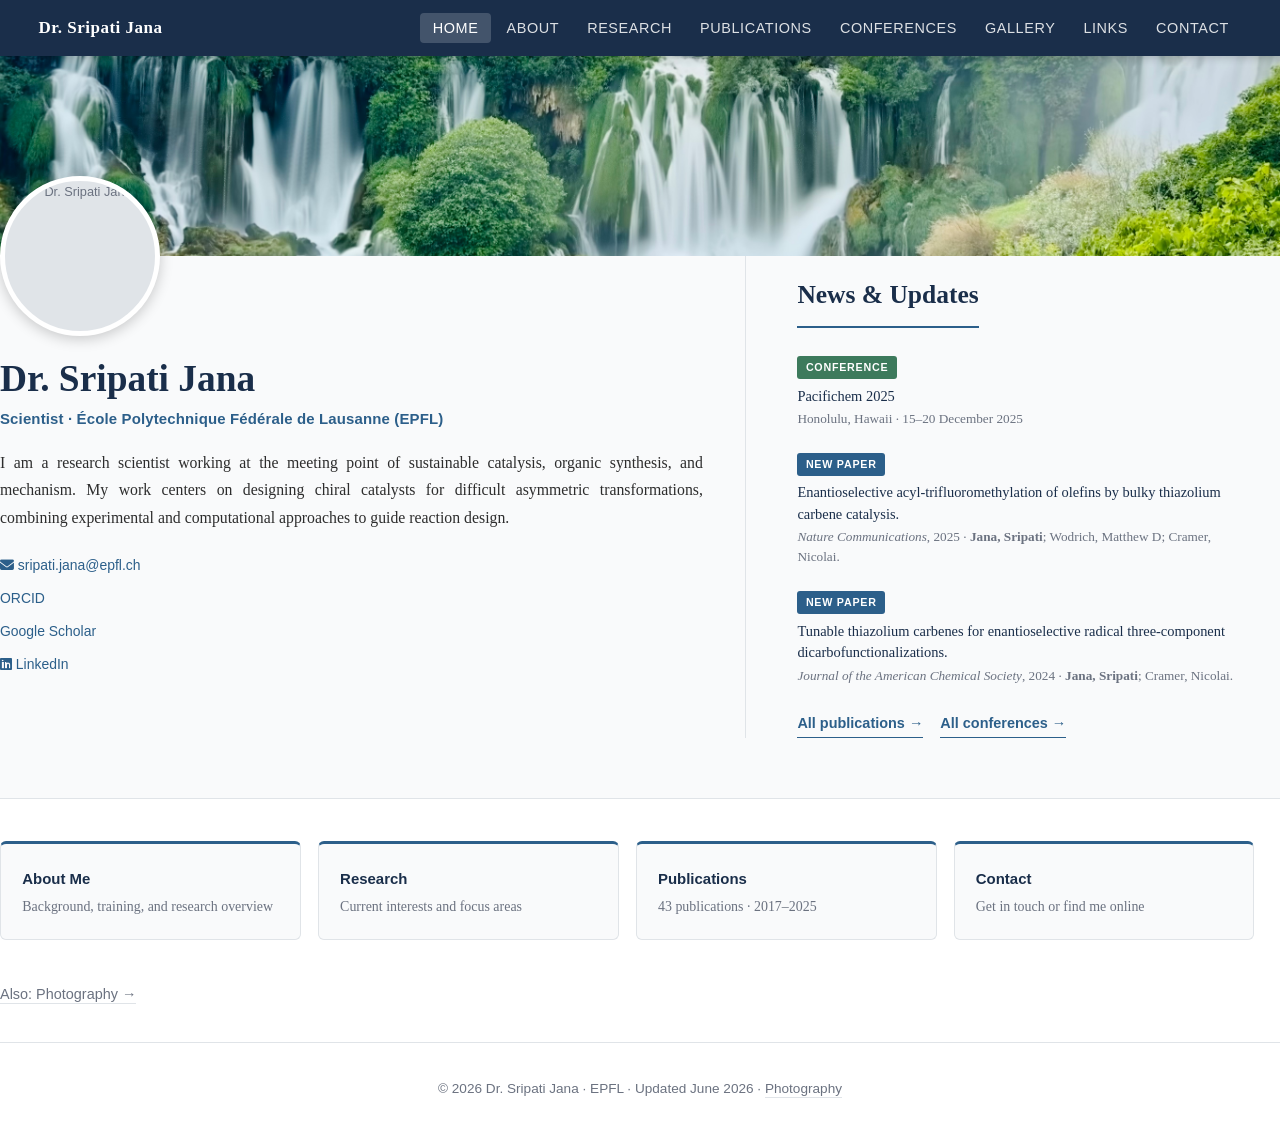
==== index.html @ e4aeb315 "Initial commit: Dr. Sripati Jana personal academic website Multi-page static site with Publications," ====
<!DOCTYPE html>
<html lang="en">
<head>
  <meta charset="UTF-8" />
  <meta name="viewport" content="width=device-width, initial-scale=1.0" />
  <title>Dr. Sripati Jana — Academic Profile</title>
  <link rel="stylesheet" href="style.css" />
  <link rel="stylesheet" href="https://cdnjs.cloudflare.com/ajax/libs/font-awesome/6.5.0/css/all.min.css" />
  <link rel="stylesheet" href="https://cdnjs.cloudflare.com/ajax/libs/academicons/1.9.4/css/academicons.min.css" />
</head>
<body>

  <nav>
    <div class="nav-inner">
      <a class="nav-brand" href="index.html">Dr. Sripati Jana</a>
      <ul class="nav-links">
        <li><a href="index.html" class="nav-active">Home</a></li>
        <li><a href="about.html">About</a></li>
        <li><a href="research.html">Research</a></li>
        <li><a href="publications.html">Publications</a></li>
        <li><a href="conferences.html">Conferences</a></li>
        <li><a href="gallery.html">Gallery</a></li>
        <li><a href="useful-links.html">Links</a></li>
        <li><a href="contact.html">Contact</a></li>
      </ul>
    </div>
  </nav>

  <!-- Cover banner -->
  <div class="home-cover">
    <img src="cover.jpg" alt="" role="presentation" />
  </div>

  <!-- Two-column content area -->
  <div class="home-body">
    <div class="home-body-inner">
      <div class="home-split">

        <!-- Left: profile + intro -->
        <div class="home-split-left">
          <div class="home-avatar">
            <img src="sripati.jpg" alt="Dr. Sripati Jana" />
          </div>
          <h1 class="home-name">Dr. Sripati Jana</h1>
          <p class="home-subtitle">Scientist &middot; &#201;cole Polytechnique F&#233;d&#233;rale de Lausanne (EPFL)</p>
          <p class="home-bio">
            I am a research scientist working at the meeting point of sustainable
            catalysis, organic synthesis, and mechanism. My work centers on designing
            chiral catalysts for difficult asymmetric transformations, combining
            experimental and computational approaches to guide reaction design.
          </p>
          <div class="contact-links">
            <a href="mailto:sripati.jana@epfl.ch"><i class="fas fa-envelope"></i> sripati.jana@epfl.ch</a>
            <a href="https://orcid.org/0000-0001-7155-8384" target="_blank" rel="noopener"><i class="ai ai-orcid"></i> ORCID</a>
            <a href="https://scholar.google.com/citations?user=dK_K_C8AAAAJ&hl=en" target="_blank" rel="noopener"><i class="ai ai-google-scholar"></i> Google Scholar</a>
            <a href="https://www.linkedin.com/in/dr-sripati-jana123" target="_blank" rel="noopener"><i class="fab fa-linkedin"></i> LinkedIn</a>
          </div>
        </div>

        <!-- Right: news & updates -->
        <div class="home-split-right">
          <h2 class="section-title">News &amp; Updates</h2>
          <ul class="news-list">

            <li class="news-item">
              <span class="news-tag news-tag--conf">Conference</span>
              <div class="news-body">
                <p class="news-title">Pacifichem 2025</p>
                <p class="news-meta">Honolulu, Hawaii &middot; 15&#8211;20 December 2025</p>
              </div>
            </li>

            <li class="news-item">
              <span class="news-tag news-tag--paper">New Paper</span>
              <div class="news-body">
                <p class="news-title">Enantioselective acyl-trifluoromethylation of olefins by bulky thiazolium carbene catalysis.</p>
                <p class="news-meta"><em>Nature Communications</em>, 2025 &middot; <strong>Jana, Sripati</strong>; Wodrich, Matthew D; Cramer, Nicolai.</p>
              </div>
            </li>

            <li class="news-item">
              <span class="news-tag news-tag--paper">New Paper</span>
              <div class="news-body">
                <p class="news-title">Tunable thiazolium carbenes for enantioselective radical three-component dicarbofunctionalizations.</p>
                <p class="news-meta"><em>Journal of the American Chemical Society</em>, 2024 &middot; <strong>Jana, Sripati</strong>; Cramer, Nicolai.</p>
              </div>
            </li>

          </ul>
          <a class="view-all" href="publications.html">All publications &rarr;</a>
          &nbsp;&nbsp;
          <a class="view-all" href="conferences.html">All conferences &rarr;</a>
        </div>

      </div>
    </div>
  </div>

  <!-- Navigation cards -->
  <div class="home-below">
    <div class="home-below-inner">
      <div class="quicknav-grid">
        <a class="quicknav-card" href="about.html">
          <h3>About Me</h3>
          <p>Background, training, and research overview</p>
        </a>
        <a class="quicknav-card" href="research.html">
          <h3>Research</h3>
          <p>Current interests and focus areas</p>
        </a>
        <a class="quicknav-card" href="publications.html">
          <h3>Publications</h3>
          <p>43 publications &middot; 2017&#8211;2025</p>
        </a>
        <a class="quicknav-card" href="contact.html">
          <h3>Contact</h3>
          <p>Get in touch or find me online</p>
        </a>
      </div>
    </div>
    <div class="home-below-inner">
      <p class="home-gallery-link"><a href="gallery.html">Also: Photography &rarr;</a></p>
    </div>
  </div>

  <footer>
    &copy; 2026 Dr. Sripati Jana &middot; EPFL &middot; Updated June 2026
    &middot; <a class="footer-link" href="gallery.html">Photography</a>
  </footer>

</body>
</html>
---- style.css ----
*, *::before, *::after {
  box-sizing: border-box;
  margin: 0;
  padding: 0;
}

:root {
  --navy: #1a2e4a;
  --accent: #2c5f8a;
  --text: #2d2d2d;
  --muted: #6b7280;
  --border: #e0e4e8;
  --bg: #f9fafb;
  --white: #ffffff;
  --max-width: 860px;
}

html {
  scroll-behavior: smooth;
  font-size: 17px;
}

body {
  font-family: "Georgia", "Times New Roman", serif;
  color: var(--text);
  background: var(--white);
  line-height: 1.75;
}

/* ── Navigation ── */

nav {
  position: sticky;
  top: 0;
  z-index: 100;
  background: var(--navy);
  box-shadow: 0 2px 8px rgba(0, 0, 0, 0.18);
}

.nav-inner {
  padding: 0 3%;
  display: flex;
  align-items: center;
  justify-content: space-between;
  height: 56px;
}

.nav-brand {
  color: var(--white);
  font-size: 1rem;
  font-weight: bold;
  letter-spacing: 0.03em;
  text-decoration: none;
  white-space: nowrap;
}

.nav-links {
  list-style: none;
  display: flex;
  gap: 0.15rem;
}

.nav-links a {
  color: rgba(255, 255, 255, 0.85);
  text-decoration: none;
  font-family: "Helvetica Neue", Arial, sans-serif;
  font-size: 0.85rem;
  letter-spacing: 0.04em;
  text-transform: uppercase;
  padding: 0.4rem 0.75rem;
  border-radius: 4px;
  transition: background 0.15s, color 0.15s;
}

.nav-links a:hover,
.nav-links a:focus {
  background: rgba(255, 255, 255, 0.12);
  color: var(--white);
  outline: none;
}

/* ── Hero / About ── */

#about {
  background: var(--bg);
  border-bottom: 1px solid var(--border);
  padding: 5rem 1.5rem 4rem;
}

.about-inner {
  max-width: var(--max-width);
  margin: 0 auto;
  display: flex;
  align-items: flex-start;
  gap: 2.5rem;
}

.about-photo {
  flex-shrink: 0;
  width: 140px;
  height: 140px;
  border-radius: 50%;
  background: var(--border);
  border: 3px solid var(--accent);
  overflow: hidden;
  display: flex;
  align-items: center;
  justify-content: center;
  color: var(--muted);
  font-size: 0.75rem;
  font-family: sans-serif;
  text-align: center;
}

.about-photo img {
  width: 100%;
  height: 100%;
  object-fit: cover;
}

.about-text h1 {
  font-size: 2rem;
  color: var(--navy);
  line-height: 1.2;
  margin-bottom: 0.25rem;
}

.about-text .title {
  font-family: "Helvetica Neue", Arial, sans-serif;
  font-size: 0.95rem;
  color: var(--accent);
  font-weight: 600;
  margin-bottom: 1rem;
  letter-spacing: 0.02em;
}

.about-text p {
  color: var(--text);
  margin-bottom: 0.75rem;
}

.contact-links {
  margin-top: 1.25rem;
  display: flex;
  flex-direction: column;
  gap: 0.5rem;
  font-family: "Helvetica Neue", Arial, sans-serif;
  font-size: 0.82rem;
}

.contact-links a {
  color: var(--accent);
  text-decoration: none;
  transition: color 0.15s;
}

.contact-links a:hover {
  color: var(--navy);
  border-color: var(--navy);
}

/* ── Shared section styles ── */

section {
  padding: 4.5rem 1.5rem;
  border-bottom: 1px solid var(--border);
}

section:last-of-type {
  border-bottom: none;
}

.section-inner {
  max-width: var(--max-width);
  margin: 0 auto;
}

h2.section-title {
  font-size: 1.5rem;
  color: var(--navy);
  margin-bottom: 0.4rem;
  padding-bottom: 0.5rem;
  border-bottom: 2px solid var(--accent);
  display: inline-block;
}

.section-gap {
  height: 2rem;
}

/* ── Research Interests ── */

#research {
  background: var(--white);
}

.interests-grid {
  display: grid;
  grid-template-columns: repeat(auto-fill, minmax(240px, 1fr));
  gap: 1.25rem;
  margin-top: 2rem;
}

.interest-card {
  background: var(--bg);
  border: 1px solid var(--border);
  border-left: 4px solid var(--accent);
  border-radius: 6px;
  padding: 1.25rem 1.25rem 1rem;
}

.interest-card h3 {
  font-size: 1rem;
  color: var(--navy);
  margin-bottom: 0.4rem;
  font-family: "Helvetica Neue", Arial, sans-serif;
  font-weight: 700;
}

.interest-card p {
  font-size: 0.88rem;
  color: var(--muted);
  line-height: 1.6;
}

/* ── Publications ── */

#publications {
  background: var(--bg);
}

.pub-group-title {
  font-family: "Helvetica Neue", Arial, sans-serif;
  font-size: 1rem;
  font-weight: 700;
  color: var(--accent);
  text-transform: uppercase;
  letter-spacing: 0.07em;
  margin-bottom: 1.25rem;
}

.pub-group-gap {
  height: 2.5rem;
}

.pub-list {
  list-style: none;
}

.pub-item {
  display: block;
}

.pub-num-wrap {
  flex-shrink: 0;
  display: flex;
  flex-direction: column;
  align-items: flex-end;
  min-width: 2rem;
  padding-top: 0.1rem;
  gap: 0.1rem;
}

.pub-num {
  font-family: "Helvetica Neue", Arial, sans-serif;
  font-size: 0.88rem;
  font-weight: 600;
  color: var(--navy);
  line-height: 1.2;
}

.pub-year {
  font-family: "Helvetica Neue", Arial, sans-serif;
  font-size: 0.7rem;
  color: var(--muted);
  line-height: 1.2;
}

.pub-body {
  flex: 1;
  min-width: 0;
}

.pub-body p {
  margin: 0;
  line-height: 1.55;
}

.pub-authors {
  font-size: 0.9rem;
  color: var(--text);
}

.pub-authors strong {
  color: var(--navy);
  font-weight: 700;
}

.pub-title {
  font-size: 0.95rem;
  color: var(--navy);
  margin-top: 0.15rem !important;
}

.pub-meta {
  font-size: 0.88rem;
  color: var(--muted);
  margin-top: 0.1rem !important;
}

/* ── Footer ── */

footer {
  text-align: center;
  padding: 2rem 1rem;
  font-family: "Helvetica Neue", Arial, sans-serif;
  font-size: 0.8rem;
  color: var(--muted);
  background: var(--white);
}

/* ── Nav active (current page) ── */

.nav-links a.nav-active {
  background: rgba(255, 255, 255, 0.18);
  color: var(--white);
}

/* ── Home page ── */

.home-hero {
  background: var(--bg);
  border-bottom: 1px solid var(--border);
  padding: 5rem 1.5rem 4rem;
}

.home-quicknav {
  background: var(--white);
  border-bottom: 1px solid var(--border);
  padding: 3rem 1.5rem;
}

.quicknav-grid {
  max-width: var(--max-width);
  margin: 0 auto;
  display: grid;
  grid-template-columns: repeat(4, 1fr);
  gap: 1rem;
}

.quicknav-card {
  display: block;
  background: var(--bg);
  border: 1px solid var(--border);
  border-top: 3px solid var(--accent);
  border-radius: 6px;
  padding: 1.25rem;
  text-decoration: none;
  transition: border-color 0.15s, box-shadow 0.15s;
}

.quicknav-card:hover {
  border-top-color: var(--navy);
  box-shadow: 0 3px 10px rgba(0, 0, 0, 0.08);
}

.quicknav-card h3 {
  font-family: "Helvetica Neue", Arial, sans-serif;
  font-size: 0.88rem;
  font-weight: 700;
  color: var(--navy);
  margin-bottom: 0.3rem;
}

.quicknav-card p {
  font-size: 0.82rem;
  color: var(--muted);
  line-height: 1.5;
  margin: 0;
}

/* ── Education & Training (homepage timeline) ── */

.home-education {
  background: var(--bg);
  border-bottom: 1px solid var(--border);
  padding: 3.5rem 1.5rem;
}

.home-education-inner {
  max-width: var(--max-width);
  margin: 0 auto;
}

.timeline {
  position: relative;
  display: flex;
  margin-top: 2.5rem;
}

.timeline::before {
  content: '';
  position: absolute;
  top: 7px;
  left: calc(100% / 8);
  right: calc(100% / 8);
  height: 2px;
  background: var(--border);
}

.timeline-step {
  flex: 1;
  display: flex;
  flex-direction: column;
  align-items: center;
  text-align: center;
  position: relative;
}

.timeline-dot {
  width: 14px;
  height: 14px;
  border-radius: 50%;
  border: 2px solid var(--accent);
  background: var(--white);
  position: relative;
  z-index: 1;
  flex-shrink: 0;
  margin-bottom: 0.85rem;
}

.timeline-step.current .timeline-dot {
  background: var(--navy);
  border-color: var(--navy);
}

.timeline-institution {
  font-family: "Helvetica Neue", Arial, sans-serif;
  font-size: 0.81rem;
  font-weight: 600;
  color: var(--navy);
  line-height: 1.4;
  padding: 0 0.3rem;
}

.timeline-years {
  font-family: "Helvetica Neue", Arial, sans-serif;
  font-size: 0.75rem;
  color: var(--muted);
  margin-top: 0.3rem;
}

.timeline-step.current .timeline-institution {
  font-weight: 700;
}

.timeline-step.current .timeline-years {
  color: var(--accent);
  font-weight: 600;
}

/* ── Education list (about page) ── */

#education {
  background: var(--bg);
}

.edu-list {
  margin-top: 2rem;
  border-top: 1px solid var(--border);
}

.edu-item {
  display: grid;
  grid-template-columns: 8rem 1fr;
  gap: 1.25rem;
  padding: 1.5rem 0;
  border-bottom: 1px solid var(--border);
  align-items: start;
}

.edu-years {
  font-family: "Helvetica Neue", Arial, sans-serif;
  font-size: 0.78rem;
  color: var(--muted);
  padding-top: 0.25rem;
  line-height: 1.5;
}

.edu-item.current .edu-years {
  color: var(--accent);
  font-weight: 600;
}

.edu-institution {
  font-size: 1rem;
  font-weight: bold;
  color: var(--navy);
  margin-bottom: 0.2rem;
  line-height: 1.4;
}

.edu-degree {
  font-size: 0.9rem;
  color: var(--text);
  margin: 0.15rem 0 0.25rem;
}

.edu-detail {
  font-size: 0.88rem;
  color: var(--muted);
  line-height: 1.65;
  margin: 0;
}

/* ── Home recent ── */

.home-recent {
  background: var(--white);
  border-bottom: 1px solid var(--border);
  padding: 3.5rem 1.5rem;
}

.home-recent-inner {
  max-width: var(--max-width);
  margin: 0 auto;
}

.home-recent .pub-list {
  margin-top: 1.5rem;
}

.view-all {
  display: inline-block;
  margin-top: 1.5rem;
  font-family: "Helvetica Neue", Arial, sans-serif;
  font-size: 0.85rem;
  font-weight: 600;
  color: var(--accent);
  text-decoration: none;
  border-bottom: 1px solid var(--accent);
  padding-bottom: 1px;
  transition: color 0.15s, border-color 0.15s;
}

.view-all:hover {
  color: var(--navy);
  border-color: var(--navy);
}

/* ── Contact page ── */

#contact {
  background: var(--white);
}

.contact-grid {
  display: grid;
  grid-template-columns: repeat(auto-fill, minmax(220px, 1fr));
  gap: 1.25rem;
  margin-top: 2rem;
}

.contact-card {
  background: var(--bg);
  border: 1px solid var(--border);
  border-radius: 6px;
  padding: 1.35rem 1.4rem;
}

.contact-label {
  font-family: "Helvetica Neue", Arial, sans-serif;
  font-size: 0.72rem;
  font-weight: 700;
  color: var(--muted);
  text-transform: uppercase;
  letter-spacing: 0.06em;
  margin-bottom: 0.45rem;
}

.contact-card a {
  color: var(--accent);
  text-decoration: none;
  font-size: 0.95rem;
  word-break: break-word;
}

.contact-card a:hover {
  color: var(--navy);
}

.contact-card p {
  font-size: 0.88rem;
  color: var(--text);
  margin-top: 0.3rem;
  line-height: 1.6;
}

.contact-note {
  margin-top: 2.5rem;
  padding: 1.4rem 1.5rem;
  background: var(--bg);
  border: 1px solid var(--border);
  border-left: 4px solid var(--accent);
  border-radius: 6px;
  font-size: 0.9rem;
  color: var(--text);
  line-height: 1.7;
}

/* ── Homepage cover banner ── */

.home-cover {
  width: 100%;
  height: 200px;
  background: #8a9bb5;
  overflow: hidden;
  flex-shrink: 0;
}

.home-cover img {
  width: 100%;
  height: 100%;
  object-fit: cover;
  object-position: center;
  display: block;
}

/* ── Homepage wide content area ── */

.home-body {
  background: var(--bg);
  border-bottom: 1px solid var(--border);
}

.home-body-inner {
  max-width: 1400px;
  margin: 0 auto;
  padding: 0 2% 0 0;
}

/* ── Homepage two-column split ── */

.home-split {
  display: grid;
  grid-template-columns: 58fr 42fr;
  column-gap: 2.5rem;
  align-items: start;
  padding-bottom: 3.5rem;
}

/* Profile circle overlapping the cover */

.home-avatar {
  width: 160px;
  height: 160px;
  border-radius: 50%;
  border: 5px solid var(--white);
  background: var(--border);
  overflow: hidden;
  display: flex;
  align-items: center;
  justify-content: center;
  color: var(--muted);
  font-size: 0.75rem;
  font-family: sans-serif;
  text-align: center;
  margin-top: -80px;
  position: relative;
  z-index: 2;
  box-shadow: 0 3px 14px rgba(0, 0, 0, 0.2);
  margin-bottom: 1.25rem;
}

.home-avatar img {
  width: 100%;
  height: 100%;
  object-fit: cover;
}

.home-name {
  font-size: 2.2rem;
  color: var(--navy);
  line-height: 1.2;
  margin-bottom: 0.2rem;
}

.home-subtitle {
  font-family: "Helvetica Neue", Arial, sans-serif;
  font-size: 0.88rem;
  color: var(--accent);
  font-weight: 600;
  letter-spacing: 0.01em;
  margin-bottom: 1rem;
}

.home-bio {
  font-size: 0.93rem;
  color: var(--text);
  line-height: 1.75;
  text-align: justify;
}

.home-split-right {
  border-left: 1px solid var(--border);
  padding: 1rem 0 0 3rem;
}

/* Compact recent-pub list */

.recent-pub-list {
  list-style: none;
  margin-top: 1.25rem;
  display: flex;
  flex-direction: column;
  gap: 1.25rem;
}

.recent-pub-item {
  display: flex;
  gap: 0.7rem;
  align-items: baseline;
}

.recent-pub-year {
  flex-shrink: 0;
  font-family: "Helvetica Neue", Arial, sans-serif;
  font-size: 0.68rem;
  font-weight: 700;
  color: var(--white);
  background: var(--accent);
  border-radius: 3px;
  padding: 0.1rem 0.35rem;
  letter-spacing: 0.02em;
  line-height: 1.7;
}

.recent-pub-body p {
  margin: 0;
  line-height: 1.5;
}

.recent-pub-authors {
  font-size: 0.79rem;
  color: var(--text);
}

.recent-pub-authors strong {
  color: var(--navy);
  font-weight: 700;
}

.recent-pub-title {
  font-size: 0.82rem;
  color: var(--navy);
  margin-top: 0.1rem !important;
}

.recent-pub-meta {
  font-size: 0.76rem;
  color: var(--muted);
  margin-top: 0.05rem !important;
}

/* Below-fold nav cards */

.home-below {
  background: var(--white);
  border-bottom: 1px solid var(--border);
}

.home-below-inner {
  max-width: 1400px;
  margin: 0 auto;
  padding: 2.5rem 2% 2.5rem 0;
}

.home-below-inner + .home-below-inner {
  padding-top: 0;
  padding-bottom: 2rem;
}

.home-below .quicknav-grid {
  max-width: 100%;
  margin: 0;
}

.home-gallery-link {
  font-family: "Helvetica Neue", Arial, sans-serif;
  font-size: 0.85rem;
  color: var(--muted);
}

.home-gallery-link a {
  color: var(--muted);
  text-decoration: none;
  border-bottom: 1px solid var(--border);
  padding-bottom: 1px;
  transition: color 0.15s, border-color 0.15s;
}

.home-gallery-link a:hover {
  color: var(--accent);
  border-color: var(--accent);
}

/* ── Publications period groups ── */

.pub-period {
  margin-bottom: 3.5rem;
}

.pub-period:last-child {
  margin-bottom: 0;
}

.pub-period-title {
  font-size: 1.15rem;
  color: var(--navy);
  font-family: "Helvetica Neue", Arial, sans-serif;
  font-weight: 700;
  margin-bottom: 0.15rem;
}

.pub-period-sub {
  font-family: "Helvetica Neue", Arial, sans-serif;
  font-size: 0.82rem;
  color: var(--muted);
  margin-bottom: 1.25rem;
}

/* ── News & Updates (homepage right column) ── */

.news-list {
  list-style: none;
  margin-top: 1.25rem;
  display: flex;
  flex-direction: column;
  gap: 1.4rem;
}

.news-item {
  display: flex;
  flex-direction: column;
  gap: 0.4rem;
}

.news-tag {
  display: inline-block;
  font-family: "Helvetica Neue", Arial, sans-serif;
  font-size: 0.63rem;
  font-weight: 700;
  text-transform: uppercase;
  letter-spacing: 0.07em;
  padding: 0.12rem 0.5rem;
  border-radius: 3px;
  align-self: flex-start;
}

.news-tag--paper {
  background: var(--accent);
  color: var(--white);
}

.news-tag--conf {
  background: #3d7a5c;
  color: var(--white);
}

.news-body p {
  margin: 0;
  line-height: 1.5;
}

.news-title {
  font-size: 0.85rem;
  color: var(--navy);
}

.news-meta {
  font-size: 0.78rem;
  color: var(--muted);
  margin-top: 0.1rem !important;
}

/* ── Conferences page ── */

.conf-year-group {
  margin-bottom: 2.5rem;
}

.conf-year-group:last-child {
  margin-bottom: 0;
}

.conf-year {
  font-family: "Helvetica Neue", Arial, sans-serif;
  font-size: 1rem;
  font-weight: 700;
  color: var(--navy);
  border-bottom: 2px solid var(--accent);
  display: inline-block;
  padding-bottom: 0.3rem;
  margin-bottom: 1rem;
}

.conf-list {
  list-style: none;
  border-top: 1px solid var(--border);
}

.conf-item {
  display: flex;
  gap: 1rem;
  padding: 1rem 0;
  border-bottom: 1px solid var(--border);
  align-items: baseline;
}

.conf-type {
  flex-shrink: 0;
  font-family: "Helvetica Neue", Arial, sans-serif;
  font-size: 0.63rem;
  font-weight: 700;
  text-transform: uppercase;
  letter-spacing: 0.06em;
  padding: 0.12rem 0.45rem;
  border-radius: 3px;
  line-height: 1.7;
  color: var(--white);
}

.conf-type--oral     { background: var(--accent); }
.conf-type--poster   { background: var(--muted); }
.conf-type--invited  { background: var(--navy); }

.conf-body { flex: 1; min-width: 0; }

.conf-body p { margin: 0; line-height: 1.5; }

.conf-talk-title {
  font-size: 0.92rem;
  color: var(--navy);
}

.conf-meta {
  font-size: 0.84rem;
  color: var(--muted);
  margin-top: 0.15rem !important;
}

/* ── Useful Links page ── */

.useful-group-title {
  font-family: "Helvetica Neue", Arial, sans-serif;
  font-size: 0.78rem;
  font-weight: 700;
  color: var(--muted);
  text-transform: uppercase;
  letter-spacing: 0.08em;
  margin-bottom: 1rem;
}

.useful-section-gap {
  height: 2.5rem;
}

/* ── Gallery page ── */

.gallery-intro {
  font-size: 0.95rem;
  color: var(--text);
  line-height: 1.7;
  margin-bottom: 2rem;
  max-width: 600px;
}

.gallery-grid {
  display: grid;
  grid-template-columns: repeat(3, 1fr);
  gap: 1.1rem;
  list-style: none;
}

.gallery-item {
  display: flex;
  flex-direction: column;
  cursor: pointer;
}

.gallery-thumb {
  aspect-ratio: 4 / 3;
  overflow: hidden;
  border-radius: 5px;
  background: var(--border);
  position: relative;
}

.gallery-thumb img {
  width: 100%;
  height: 100%;
  object-fit: cover;
  display: block;
  transition: transform 0.25s ease;
}

.gallery-item:hover .gallery-thumb img {
  transform: scale(1.04);
}

.gallery-placeholder {
  width: 100%;
  height: 100%;
  display: flex;
  align-items: center;
  justify-content: center;
  color: var(--muted);
  font-family: "Helvetica Neue", Arial, sans-serif;
  font-size: 0.78rem;
  background: linear-gradient(135deg, #e4eaf0 0%, #ccd5df 100%);
}

.gallery-caption {
  font-family: "Helvetica Neue", Arial, sans-serif;
  font-size: 0.78rem;
  color: var(--muted);
  margin-top: 0.45rem;
  line-height: 1.4;
}

/* Lightbox */

.lightbox {
  display: none;
  position: fixed;
  inset: 0;
  background: rgba(0, 0, 0, 0.92);
  z-index: 1000;
  align-items: center;
  justify-content: center;
}

.lightbox.open {
  display: flex;
}

.lightbox-inner {
  position: relative;
  display: flex;
  flex-direction: column;
  align-items: center;
  max-width: 90vw;
}

.lightbox-img {
  max-width: 88vw;
  max-height: 80vh;
  object-fit: contain;
  border-radius: 3px;
  display: block;
}

.lightbox-caption {
  color: rgba(255, 255, 255, 0.65);
  font-family: "Helvetica Neue", Arial, sans-serif;
  font-size: 0.82rem;
  margin-top: 0.85rem;
  text-align: center;
}

.lightbox-close {
  position: fixed;
  top: 1rem;
  right: 1.5rem;
  background: none;
  border: none;
  color: rgba(255, 255, 255, 0.75);
  font-size: 2.2rem;
  cursor: pointer;
  line-height: 1;
  padding: 0.25rem 0.5rem;
  transition: color 0.15s;
}

.lightbox-close:hover {
  color: var(--white);
}

.lightbox-nav {
  position: fixed;
  top: 50%;
  transform: translateY(-50%);
  background: rgba(255, 255, 255, 0.1);
  border: 1px solid rgba(255, 255, 255, 0.2);
  color: var(--white);
  font-size: 1.6rem;
  cursor: pointer;
  padding: 0.85rem 1rem;
  border-radius: 4px;
  transition: background 0.15s;
  line-height: 1;
}

.lightbox-nav:hover {
  background: rgba(255, 255, 255, 0.22);
}

.lightbox-prev { left: 1rem; }
.lightbox-next { right: 1rem; }

/* Footer photography link */

.footer-link {
  color: inherit;
  text-decoration: none;
  border-bottom: 1px solid var(--border);
  padding-bottom: 1px;
  transition: color 0.15s;
}

.footer-link:hover {
  color: var(--accent);
}

/* ── Responsive — tablet ── */

@media (max-width: 900px) {
  .gallery-grid {
    grid-template-columns: repeat(2, 1fr);
  }
}

/* ── Responsive — mobile ── */

@media (max-width: 600px) {
  html {
    font-size: 15px;
  }

  .nav-inner {
    flex-direction: column;
    height: auto;
    padding: 0.6rem 1rem;
    gap: 0.4rem;
  }

  .nav-links {
    gap: 0;
    justify-content: center;
    flex-wrap: wrap;
  }

  .nav-links a {
    padding: 0.35rem 0.6rem;
    font-size: 0.78rem;
  }

  .about-inner {
    flex-direction: column;
    align-items: center;
    text-align: center;
  }

  .about-text h1 {
    font-size: 1.6rem;
  }

  .contact-links {
    justify-content: center;
  }

  h2.section-title {
    font-size: 1.25rem;
  }

  .interests-grid {
    grid-template-columns: 1fr;
  }

  .quicknav-grid {
    grid-template-columns: repeat(2, 1fr);
  }

  .contact-grid {
    grid-template-columns: 1fr;
  }

  .timeline {
    flex-direction: column;
    padding-left: 1.25rem;
    gap: 0;
  }

  .timeline::before {
    top: 7px;
    left: 7px;
    right: auto;
    bottom: 7px;
    width: 2px;
    height: auto;
  }

  .timeline-step {
    flex-direction: row;
    text-align: left;
    align-items: flex-start;
    gap: 1rem;
    flex: none;
    padding-bottom: 1.5rem;
  }

  .timeline-step:last-child {
    padding-bottom: 0;
  }

  .timeline-dot {
    margin-bottom: 0;
    margin-top: 0.1rem;
  }

  .edu-item {
    grid-template-columns: 1fr;
    gap: 0.3rem;
  }

  .edu-years {
    padding-top: 0;
  }

  /* Homepage mobile */

  .home-cover {
    height: 95px;
  }

  .home-cover img {
    height: 95px;
  }

  .home-split {
    grid-template-columns: 1fr;
  }

  .home-split-left {
    text-align: center;
    border-bottom: 1px solid var(--border);
    padding-bottom: 2.5rem;
  }

  .home-split-left .contact-links {
    justify-content: center;
  }

  .home-avatar {
    width: 120px;
    height: 120px;
    margin-top: -60px;
    margin-left: auto;
    margin-right: auto;
  }

  .home-name {
    font-size: 1.7rem;
  }

  .home-split-right {
    border-left: none;
    padding-left: 0;
    padding-top: 2rem;
  }

  .home-below-inner {
    padding-left: 5%;
    padding-right: 5%;
  }

  /* Gallery mobile */

  .gallery-grid {
    grid-template-columns: 1fr;
  }

  .lightbox-nav {
    font-size: 1.2rem;
    padding: 0.6rem 0.75rem;
  }
}
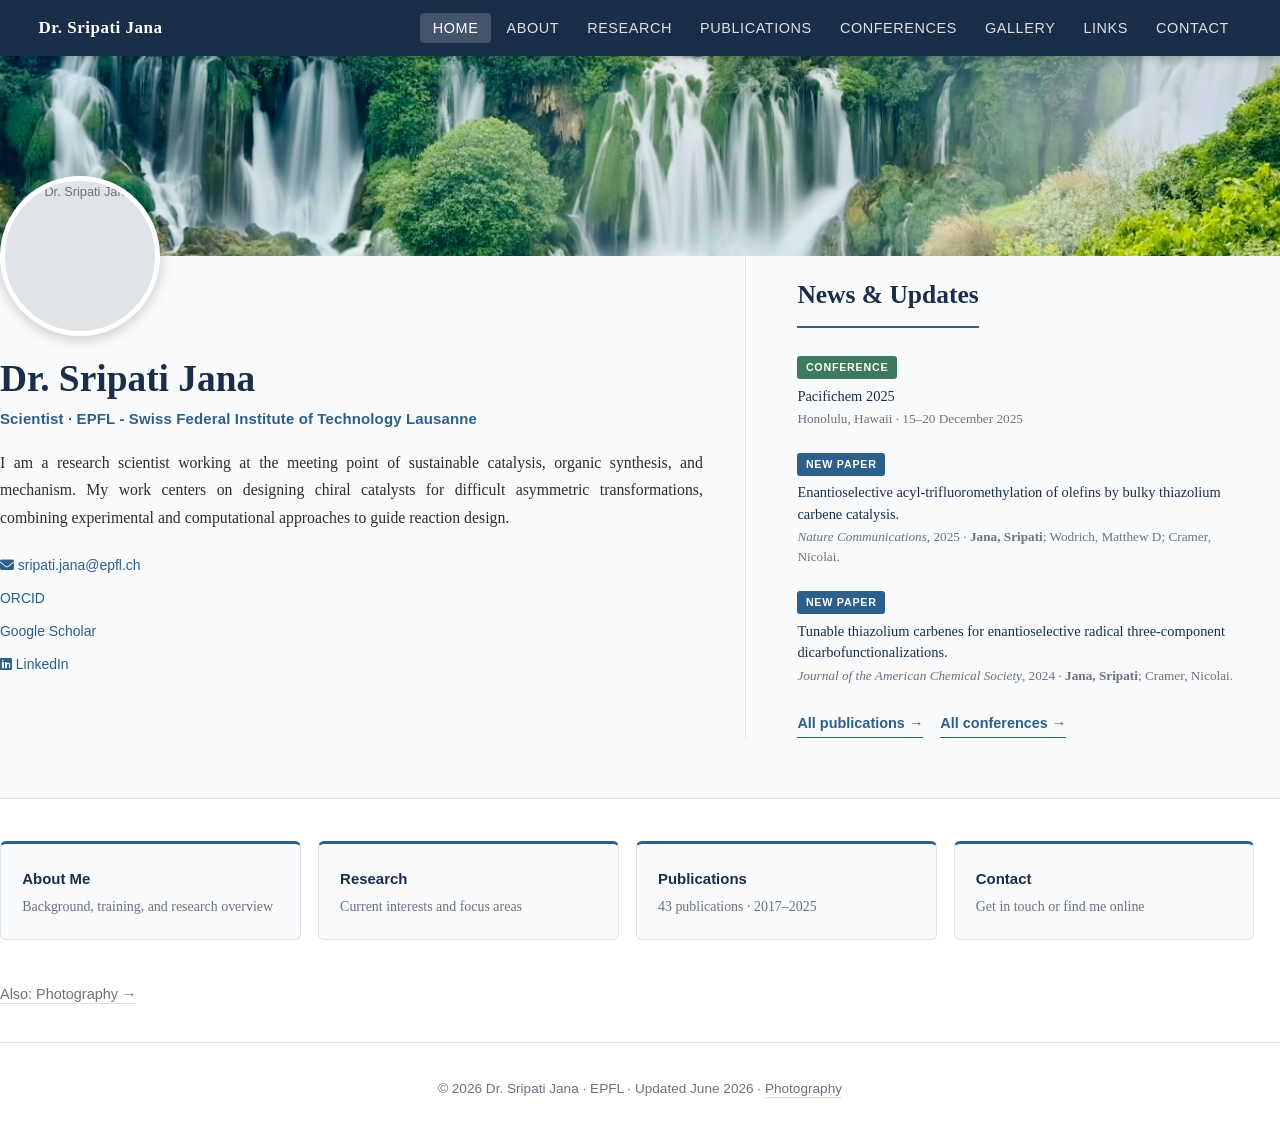
==== commit 79c0dd82: "Update institute name to EPFL - Swiss Federal Institute of Technology Lausanne" ====
--- a/index.html
+++ b/index.html
@@ -42,7 +42,7 @@
             <img src="sripati.jpg" alt="Dr. Sripati Jana" />
           </div>
           <h1 class="home-name">Dr. Sripati Jana</h1>
-          <p class="home-subtitle">Scientist &middot; &#201;cole Polytechnique F&#233;d&#233;rale de Lausanne (EPFL)</p>
+          <p class="home-subtitle">Scientist &middot; EPFL - Swiss Federal Institute of Technology Lausanne</p>
           <p class="home-bio">
             I am a research scientist working at the meeting point of sustainable
             catalysis, organic synthesis, and mechanism. My work centers on designing
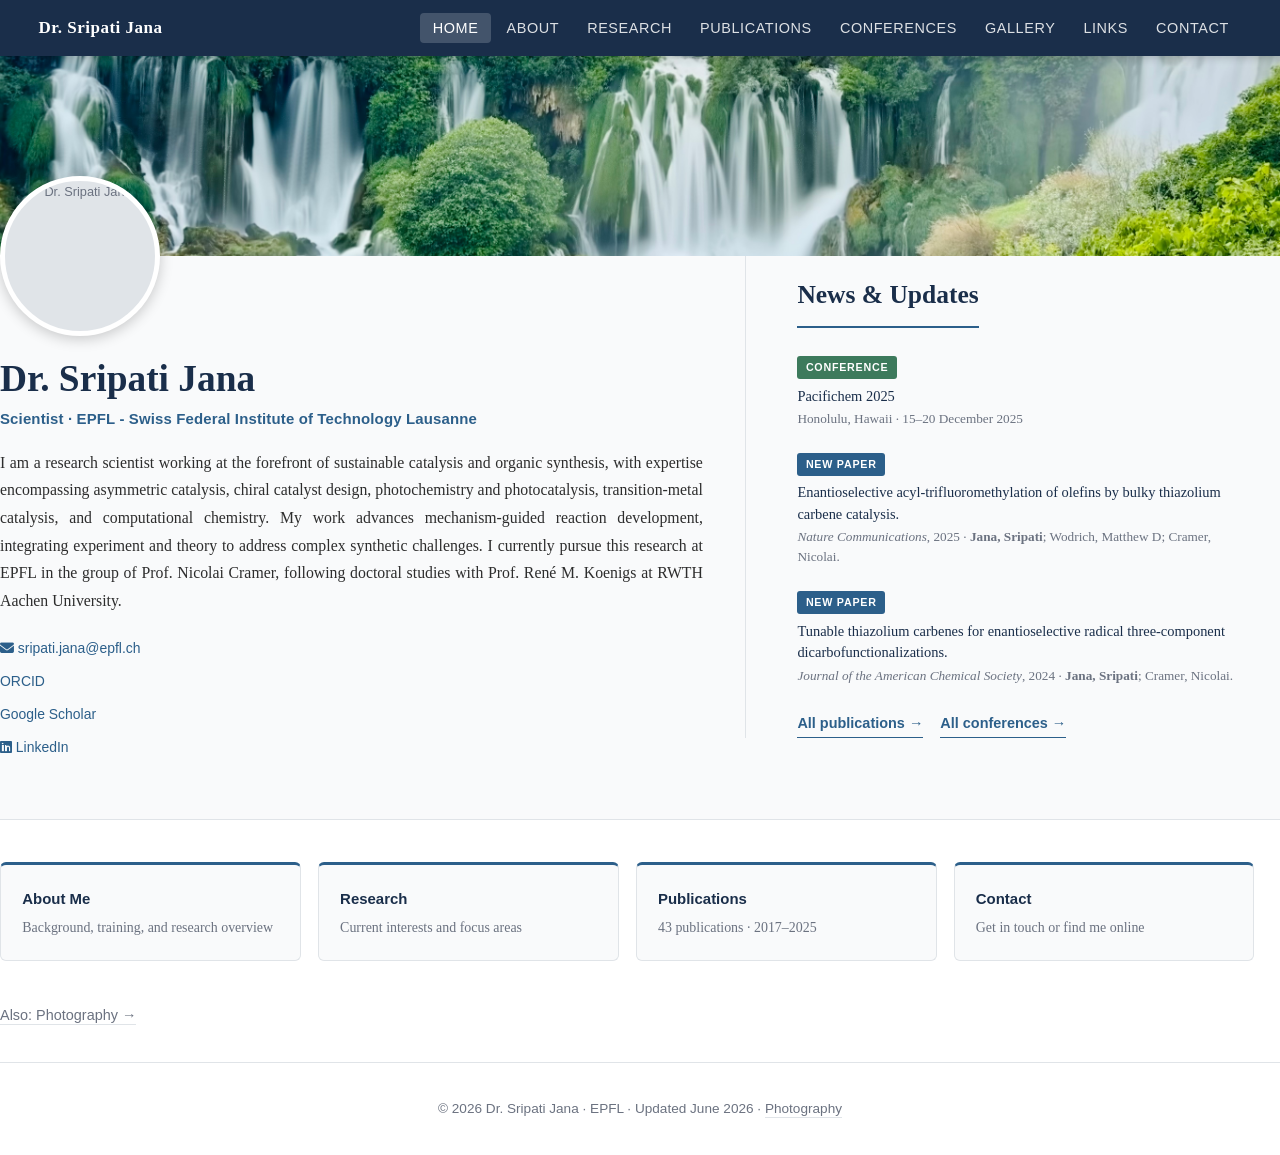
==== commit 25aa5f9a: "Update homepage bio and about page bio with new text and justified alignment" ====
--- a/index.html
+++ b/index.html
@@ -44,10 +44,14 @@
           <h1 class="home-name">Dr. Sripati Jana</h1>
           <p class="home-subtitle">Scientist &middot; EPFL - Swiss Federal Institute of Technology Lausanne</p>
           <p class="home-bio">
-            I am a research scientist working at the meeting point of sustainable
-            catalysis, organic synthesis, and mechanism. My work centers on designing
-            chiral catalysts for difficult asymmetric transformations, combining
-            experimental and computational approaches to guide reaction design.
+            I am a research scientist working at the forefront of sustainable catalysis
+            and organic synthesis, with expertise encompassing asymmetric catalysis,
+            chiral catalyst design, photochemistry and photocatalysis, transition-metal
+            catalysis, and computational chemistry. My work advances mechanism-guided
+            reaction development, integrating experiment and theory to address complex
+            synthetic challenges. I currently pursue this research at EPFL in the group
+            of Prof. Nicolai Cramer, following doctoral studies with Prof. René M.
+            Koenigs at RWTH Aachen University.
           </p>
           <div class="contact-links">
             <a href="mailto:sripati.jana@epfl.ch"><i class="fas fa-envelope"></i> sripati.jana@epfl.ch</a>
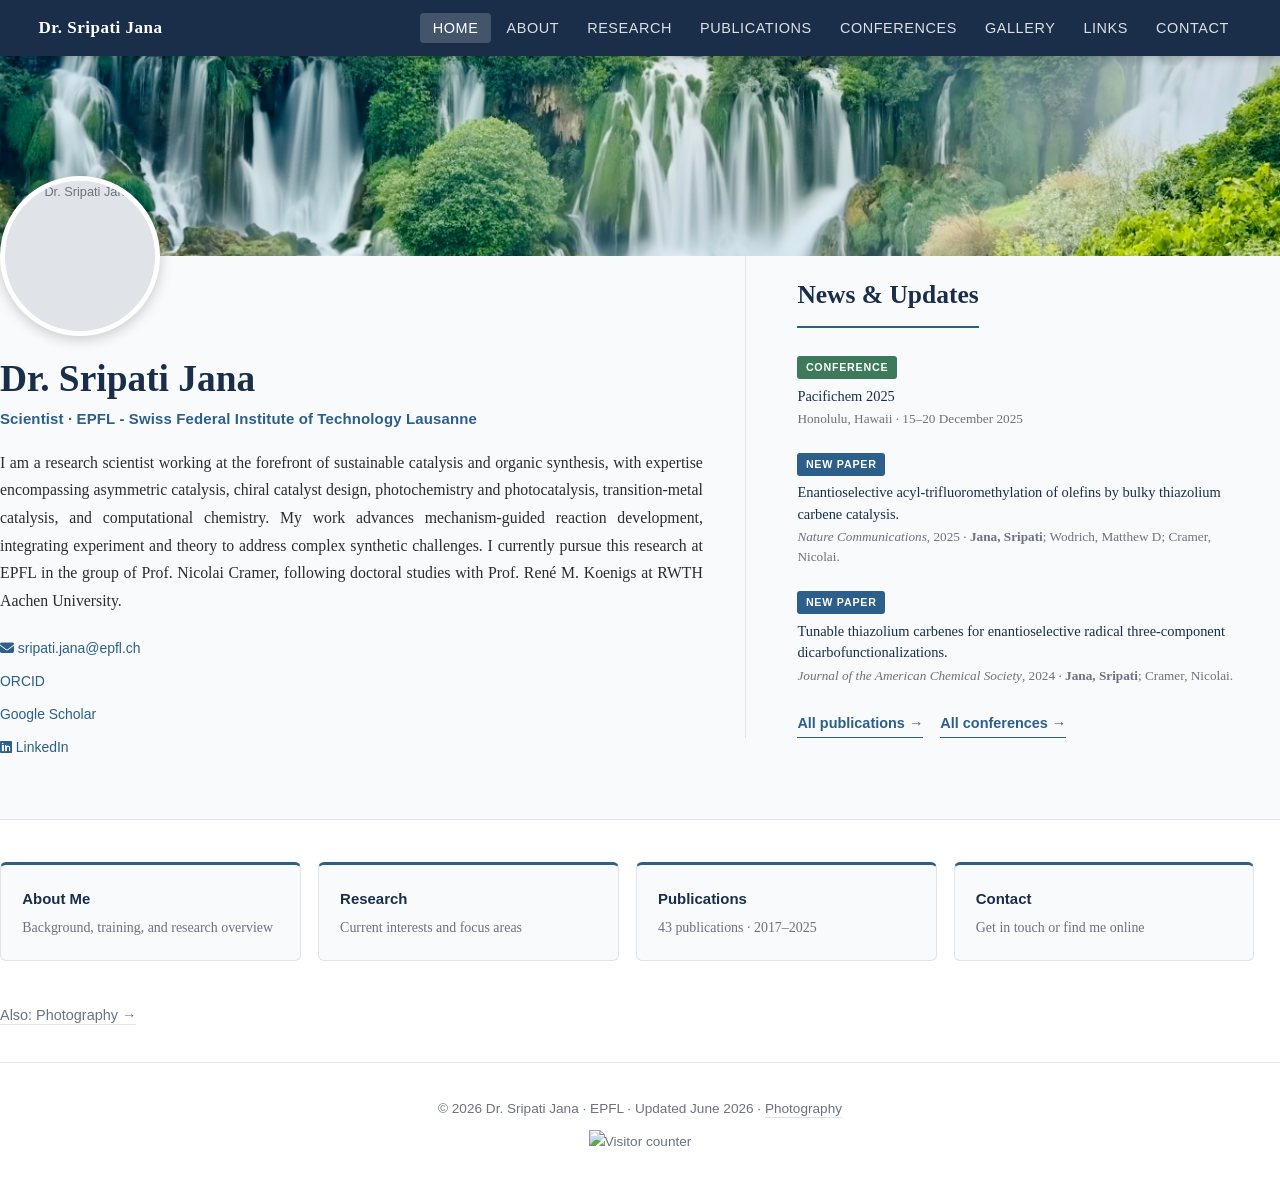
==== commit 57adb6d5: "Add visitor counter badge to footer on all pages" ====
--- a/index.html
+++ b/index.html
@@ -130,7 +130,9 @@
   <footer>
     &copy; 2026 Dr. Sripati Jana &middot; EPFL &middot; Updated June 2026
     &middot; <a class="footer-link" href="gallery.html">Photography</a>
+    <br><img src="https://hits.sh/sripatijana.github.io.svg?style=flat&label=Visitors&color=2c5f8a&labelColor=1a2e4a" alt="Visitor counter" style="margin-top:0.5rem;vertical-align:middle;" />
   </footer>
 
+  <script data-goatcounter="https://sripatijana.goatcounter.com/count" async src="//gc.zgo.at/count.js"></script>
 </body>
 </html>
--- a/style.css
+++ b/style.css
@@ -1245,6 +1245,8 @@
     text-align: center;
     border-bottom: 1px solid var(--border);
     padding-bottom: 2.5rem;
+    padding-left: 5%;
+    padding-right: 5%;
   }
 
   .home-split-left .contact-links {
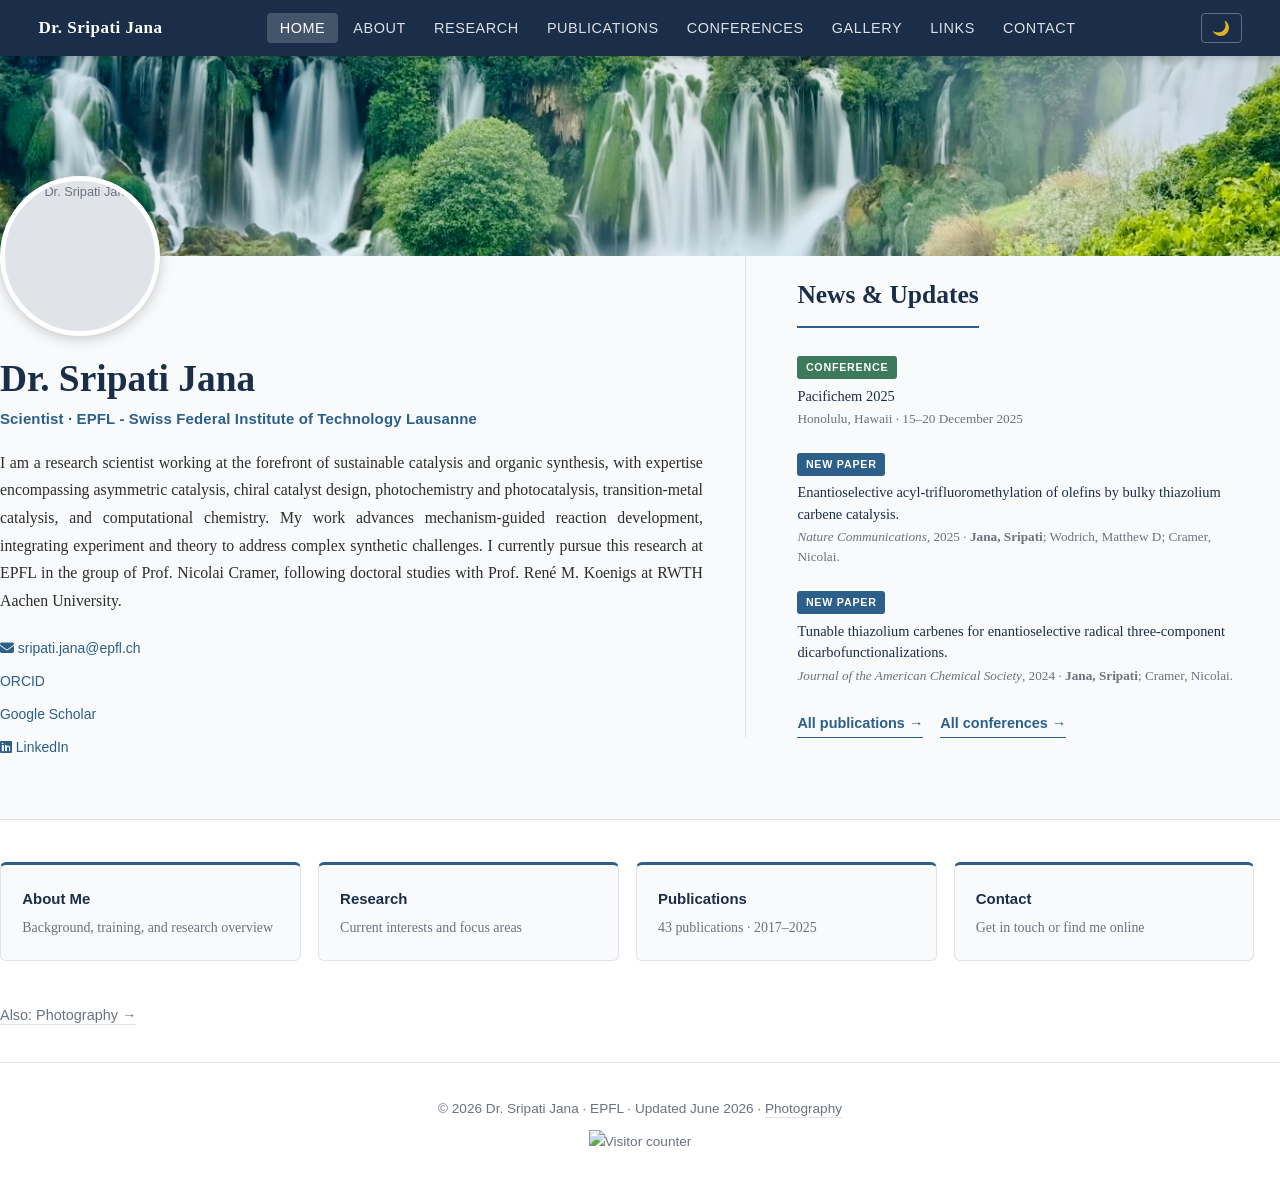
==== commit 462ee5e4: "Add favicon, meta descriptions, about page icons, dark mode toggle, back-to-top button" ====
--- a/index.html
+++ b/index.html
@@ -4,6 +4,8 @@
   <meta charset="UTF-8" />
   <meta name="viewport" content="width=device-width, initial-scale=1.0" />
   <title>Dr. Sripati Jana — Academic Profile</title>
+  <meta name="description" content="Dr. Sripati Jana — Scientist at EPFL working on asymmetric catalysis, organic synthesis, photochemistry and computational chemistry.">
+  <link rel="icon" type="image/svg+xml" href="favicon.svg">
   <link rel="stylesheet" href="style.css" />
   <link rel="stylesheet" href="https://cdnjs.cloudflare.com/ajax/libs/font-awesome/6.5.0/css/all.min.css" />
   <link rel="stylesheet" href="https://cdnjs.cloudflare.com/ajax/libs/academicons/1.9.4/css/academicons.min.css" />
@@ -23,6 +25,7 @@
         <li><a href="useful-links.html">Links</a></li>
         <li><a href="contact.html">Contact</a></li>
       </ul>
+      <button class="dark-toggle" id="dark-toggle" aria-label="Toggle dark mode">🌙</button>
     </div>
   </nav>
 
@@ -133,6 +136,24 @@
     <br><img src="https://hits.sh/sripatijana.github.io.svg?style=flat&label=Visitors&color=2c5f8a&labelColor=1a2e4a" alt="Visitor counter" style="margin-top:0.5rem;vertical-align:middle;" />
   </footer>
 
+  <button class="back-to-top" id="back-to-top" aria-label="Back to top">&#8679;</button>
+  <script>
+    // Dark mode
+    var toggle = document.getElementById('dark-toggle');
+    if (localStorage.getItem('dark') === '1') document.body.classList.add('dark-mode');
+    toggle.addEventListener('click', function() {
+      document.body.classList.toggle('dark-mode');
+      localStorage.setItem('dark', document.body.classList.contains('dark-mode') ? '1' : '0');
+      toggle.textContent = document.body.classList.contains('dark-mode') ? '☀️' : '🌙';
+    });
+    toggle.textContent = document.body.classList.contains('dark-mode') ? '☀️' : '🌙';
+    // Back to top
+    var btn = document.getElementById('back-to-top');
+    window.addEventListener('scroll', function() {
+      btn.classList.toggle('visible', window.scrollY > 300);
+    });
+    btn.addEventListener('click', function() { window.scrollTo({top:0, behavior:'smooth'}); });
+  </script>
   <script data-goatcounter="https://sripatijana.goatcounter.com/count" async src="//gc.zgo.at/count.js"></script>
 </body>
 </html>
--- a/style.css
+++ b/style.css
@@ -1287,3 +1287,124 @@
     padding: 0.6rem 0.75rem;
   }
 }
+
+/* ── Contact form ─────────────────────────────────────────── */
+.contact-form {
+  max-width: 600px;
+  display: flex;
+  flex-direction: column;
+  gap: 1.25rem;
+}
+
+.form-group {
+  display: flex;
+  flex-direction: column;
+  gap: 0.4rem;
+}
+
+.form-group label {
+  font-size: 0.88rem;
+  font-weight: 600;
+  color: var(--navy);
+}
+
+.form-required { color: #c0392b; }
+
+.form-group input,
+.form-group textarea {
+  font-family: inherit;
+  font-size: 0.92rem;
+  color: var(--text);
+  background: #fff;
+  border: 1px solid var(--border);
+  border-radius: 4px;
+  padding: 0.6rem 0.85rem;
+  transition: border-color 0.15s;
+  width: 100%;
+  box-sizing: border-box;
+}
+
+.form-group input:focus,
+.form-group textarea:focus {
+  outline: none;
+  border-color: var(--accent);
+}
+
+.form-group textarea { resize: vertical; }
+
+.form-submit {
+  align-self: flex-start;
+  background: var(--accent);
+  color: #fff;
+  font-family: inherit;
+  font-size: 0.92rem;
+  font-weight: 600;
+  border: none;
+  border-radius: 4px;
+  padding: 0.65rem 1.75rem;
+  cursor: pointer;
+  transition: background 0.15s;
+}
+
+.form-submit:hover { background: var(--navy); }
+
+/* ── Dark mode ────────────────────────────────────────────── */
+body.dark-mode {
+  --navy:   #a8c4e0;
+  --accent: #7aafd4;
+  --text:   #e2e8f0;
+  --muted:  #94a3b8;
+  --border: #2d3748;
+  --bg:     #1a202c;
+  --white:  #0f1520;
+  background: #0f1520;
+  color: #e2e8f0;
+}
+
+body.dark-mode nav        { background: #0d1a2b; }
+body.dark-mode .pub-title a { color: #7aafd4; }
+body.dark-mode .contact-form input,
+body.dark-mode .contact-form textarea {
+  background: #1a202c;
+  color: #e2e8f0;
+  border-color: #2d3748;
+}
+
+.dark-toggle {
+  background: none;
+  border: 1px solid rgba(255,255,255,0.3);
+  color: rgba(255,255,255,0.85);
+  border-radius: 4px;
+  padding: 0.3rem 0.6rem;
+  cursor: pointer;
+  font-size: 0.85rem;
+  margin-left: 0.5rem;
+  transition: background 0.15s;
+  flex-shrink: 0;
+}
+.dark-toggle:hover { background: rgba(255,255,255,0.12); }
+
+/* ── Back to top ──────────────────────────────────────────── */
+.back-to-top {
+  position: fixed;
+  bottom: 2rem;
+  right: 2rem;
+  background: var(--accent);
+  color: #fff;
+  border: none;
+  border-radius: 50%;
+  width: 44px;
+  height: 44px;
+  font-size: 1.2rem;
+  cursor: pointer;
+  display: flex;
+  align-items: center;
+  justify-content: center;
+  box-shadow: 0 2px 8px rgba(0,0,0,0.2);
+  opacity: 0;
+  pointer-events: none;
+  transition: opacity 0.25s, background 0.15s;
+  z-index: 200;
+}
+.back-to-top.visible { opacity: 1; pointer-events: auto; }
+.back-to-top:hover   { background: var(--navy); }
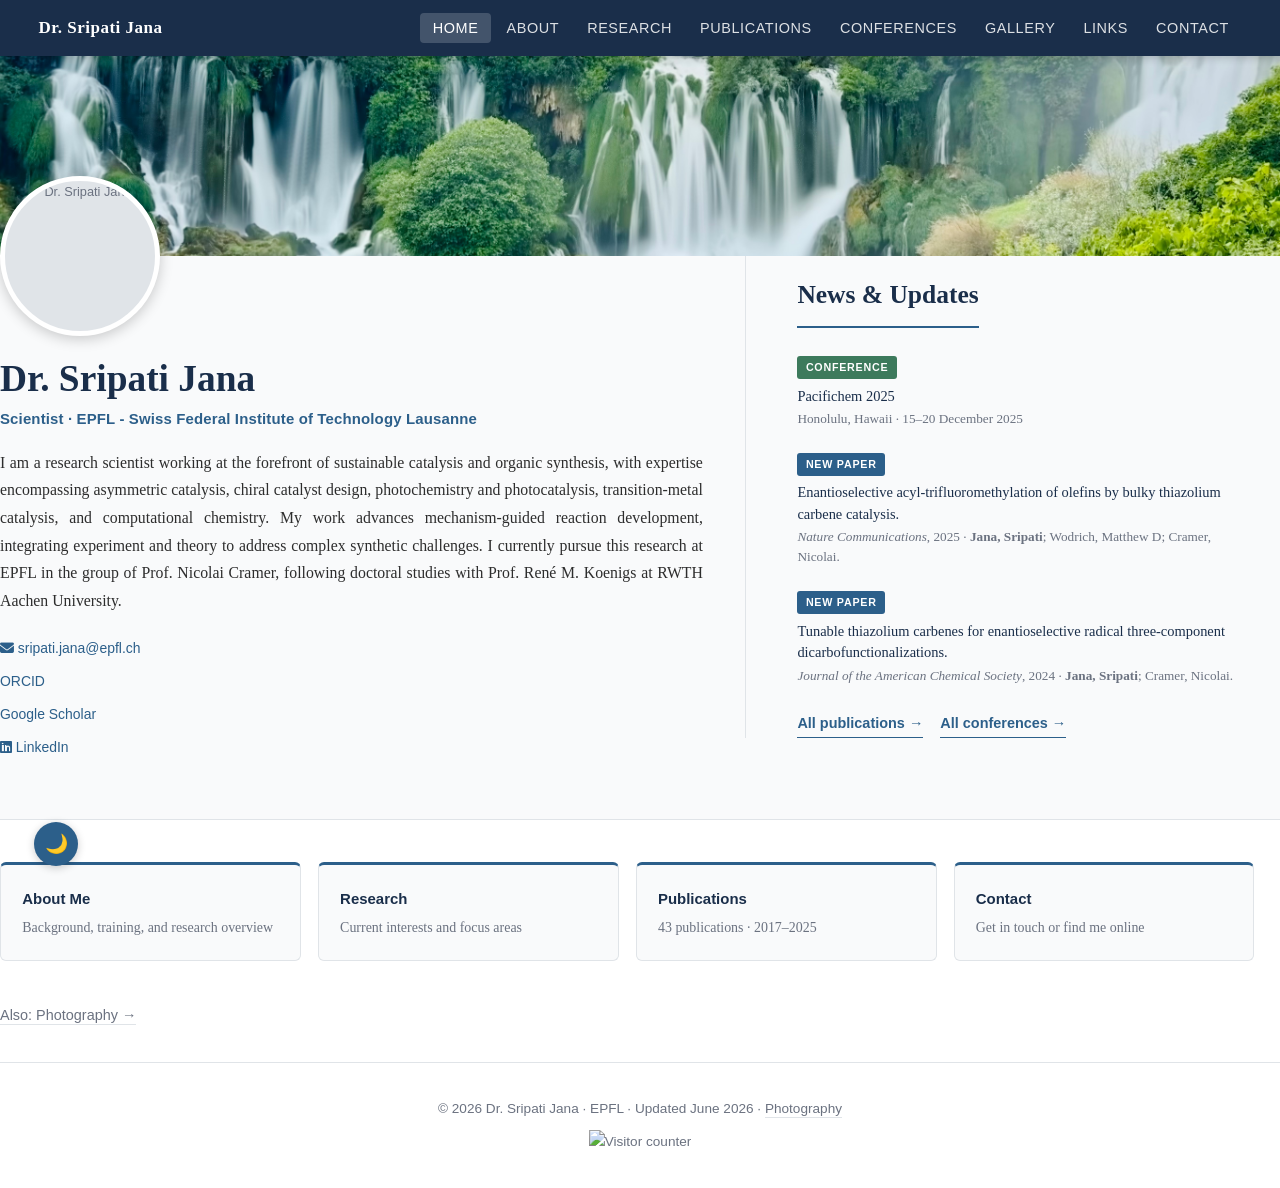
==== commit 4ce4e7d9: "Move dark mode toggle to floating button (bottom-left)" ====
--- a/index.html
+++ b/index.html
@@ -25,7 +25,6 @@
         <li><a href="useful-links.html">Links</a></li>
         <li><a href="contact.html">Contact</a></li>
       </ul>
-      <button class="dark-toggle" id="dark-toggle" aria-label="Toggle dark mode">🌙</button>
     </div>
   </nav>
 
@@ -136,6 +135,7 @@
     <br><img src="https://hits.sh/sripatijana.github.io.svg?style=flat&label=Visitors&color=2c5f8a&labelColor=1a2e4a" alt="Visitor counter" style="margin-top:0.5rem;vertical-align:middle;" />
   </footer>
 
+  <button class="dark-toggle" id="dark-toggle" aria-label="Toggle dark mode" title="Toggle dark mode">🌙</button>
   <button class="back-to-top" id="back-to-top" aria-label="Back to top">&#8679;</button>
   <script>
     // Dark mode
--- a/style.css
+++ b/style.css
@@ -1371,18 +1371,26 @@
 }
 
 .dark-toggle {
-  background: none;
-  border: 1px solid rgba(255,255,255,0.3);
-  color: rgba(255,255,255,0.85);
-  border-radius: 4px;
-  padding: 0.3rem 0.6rem;
+  position: fixed;
+  bottom: 2rem;
+  left: 2rem;
+  background: var(--accent);
+  color: #fff;
+  border: none;
+  border-radius: 50%;
+  width: 44px;
+  height: 44px;
+  font-size: 1.1rem;
   cursor: pointer;
-  font-size: 0.85rem;
-  margin-left: 0.5rem;
+  display: flex;
+  align-items: center;
+  justify-content: center;
+  box-shadow: 0 2px 8px rgba(0,0,0,0.2);
+  opacity: 1;
   transition: background 0.15s;
-  flex-shrink: 0;
-}
-.dark-toggle:hover { background: rgba(255,255,255,0.12); }
+  z-index: 200;
+}
+.dark-toggle:hover { background: var(--navy); }
 
 /* ── Back to top ──────────────────────────────────────────── */
 .back-to-top {
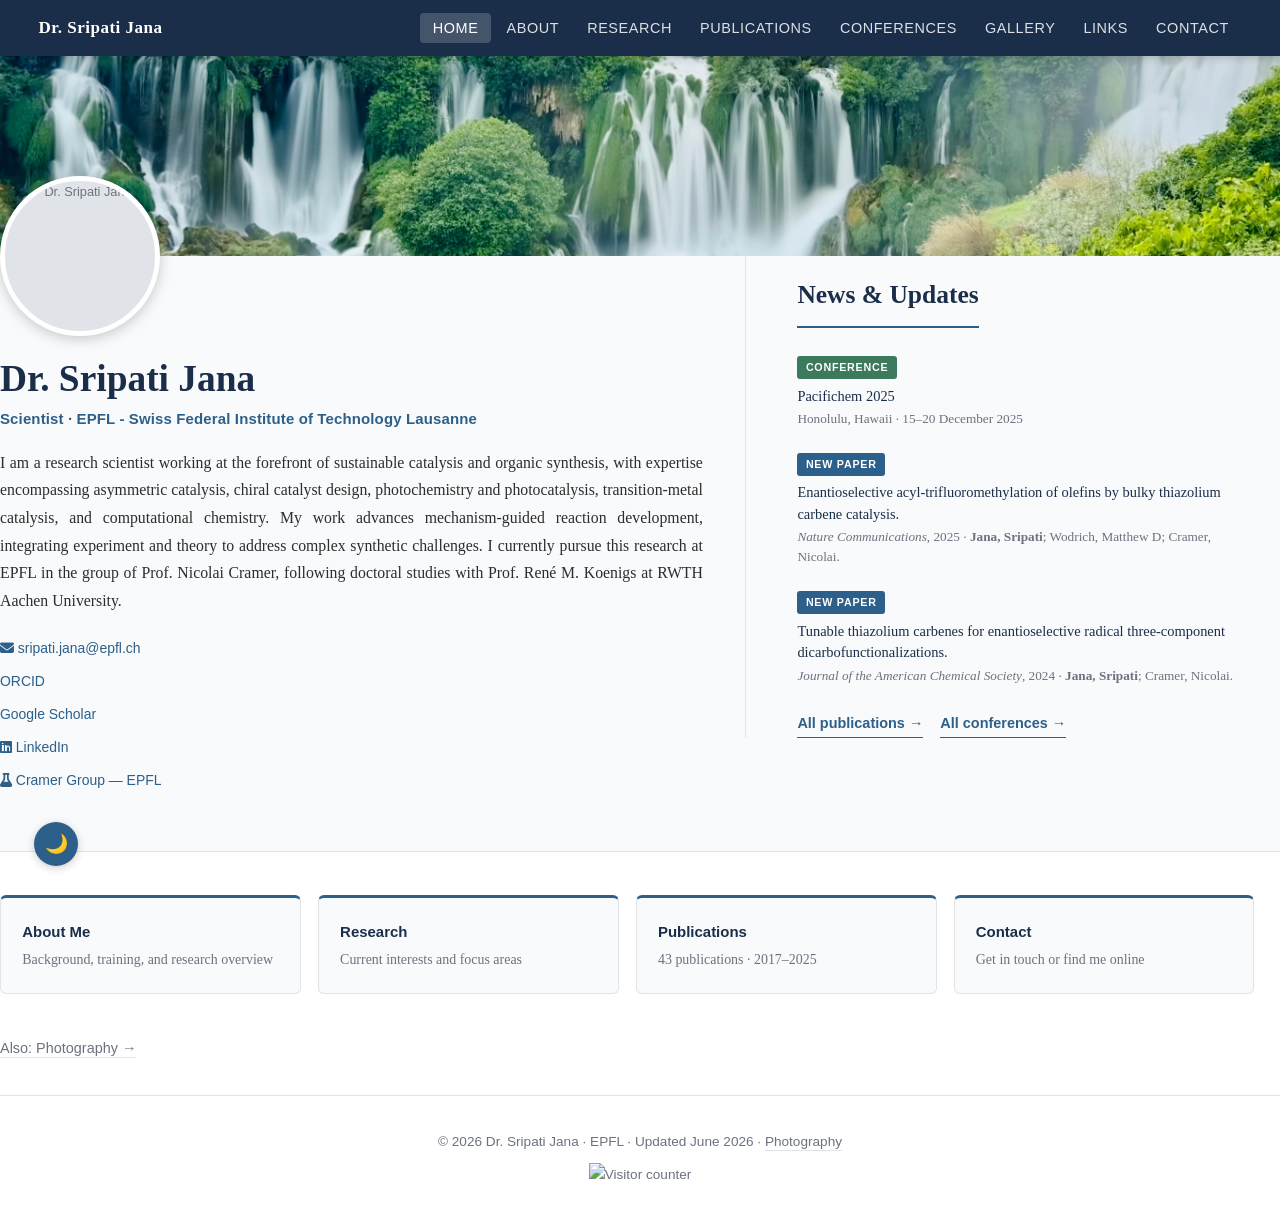
==== commit 3825de5c: "Add Cramer Group link to homepage contact links" ====
--- a/index.html
+++ b/index.html
@@ -60,6 +60,7 @@
             <a href="https://orcid.org/0000-0001-7155-8384" target="_blank" rel="noopener"><i class="ai ai-orcid"></i> ORCID</a>
             <a href="https://scholar.google.com/citations?user=dK_K_C8AAAAJ&hl=en" target="_blank" rel="noopener"><i class="ai ai-google-scholar"></i> Google Scholar</a>
             <a href="https://www.linkedin.com/in/dr-sripati-jana123" target="_blank" rel="noopener"><i class="fab fa-linkedin"></i> LinkedIn</a>
+            <a href="https://www.epfl.ch/labs/lcsa/" target="_blank" rel="noopener"><i class="fas fa-flask"></i> Cramer Group — EPFL</a>
           </div>
         </div>
 
